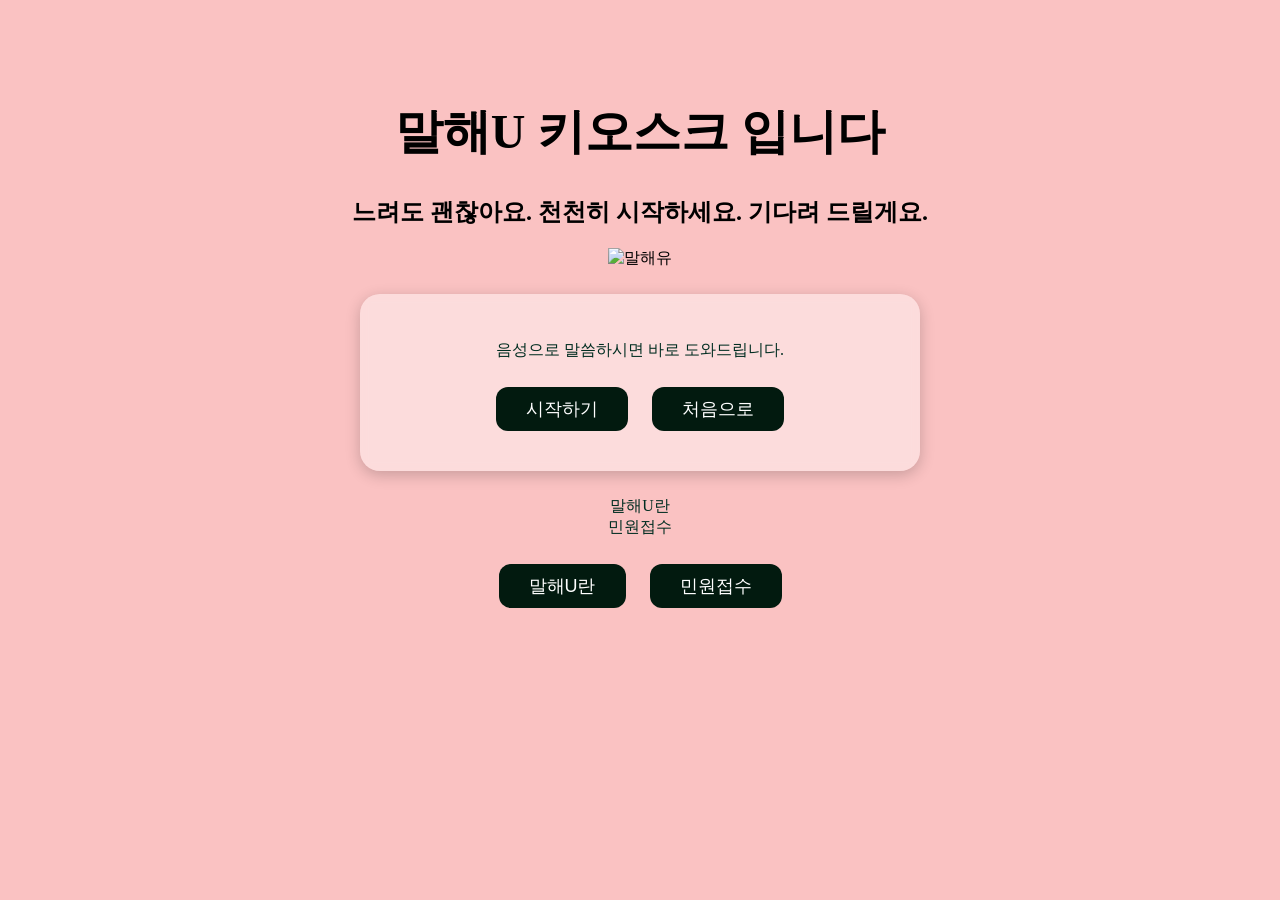
==== index.html @ 36a16687 "Update index.html" ====
<!DOCTYPE html>          <!-- 이 파일이 HTML5라고 브라우저에게 알림 -->
<html lang="ko">         <!-- 문서 전체를 감싸는 태그. lang은 언어 설정 -->
<head>
  <meta charset="UTF-8">
  <title>말해U</title>
  <link rel="stylesheet" href="style.css">
<body>                   <!-- 실제 화면에 보이는 내용 전부 여기 안에 -->

  <h1>말해U 키오스크 입니다</h1>

</body>
</html>

<h2>느려도 괜찮아요. 천천히 시작하세요. 기다려 드릴게요.</h2>

  <section id="header">
<img src="말해유.PNG" alt="말해유" style="width: 30%;">
    
<div id="kiosk-content" style="background-color: rgba(255, 255, 255, 0.432); color: white; max-width: 500px; margin: 25px auto; padding: 30px; border-radius: 20px; box-shadow: 0px 4px 15px rgba(0,0,0,0.2); text-align: center; backdrop-filter: blur(5px);">
<p id="status">음성으로 말씀하시면 바로 도와드립니다.</p>
   <section id="actions">
  <button class="main-btn" onclick="startListening()">시작하기</button>
 <button class="main-btn" onclick="reset()">처음으로</button>
</section>
</div>

  <section id="MENU">
    <ul>
      <li> 말해U란</li>
      <li> 민원접수</li>
    </ul>
    <section id="actions">
     <button class="main-btn" onclick="openComplaintGuide()">말해U란</button> 
     <button class="main-btn" onclick="openComplaintGuide()">민원접수</button> 
    </section>
    <script src="script.js"></script>
---- style.css ----
body {
  background-color: #fac2c2; /* 부드러운 분홍색 배경 */
  color: #000000;            /* 전체 기본 글자색 */
  text-align: center;        /* 텍스트 가운데 정렬 */
  padding: 60px;
}
#status, ul, li {
  color: #002D21 !important; /* 짙은 곤색으로 강제 지정 */
}

ul {
  list-style: none; /* 점 없애기 */
  padding: 0;
}
    h1 {
      font-size: 48px;            /* 제목 글자 크기 */
    }
    button {
      background-color: #021a0f;  /* 버튼 배경색 — */
      color: white;               /* 버튼 글자색 — */
      padding: 10px 30px;         /* 버튼 안쪽 여백 */
      font-size: 18px;            /* 버튼 글자 크기 */
      border: none;               /* 버튼 테두리 제거 */
      border-radius: 12px;        /* 버튼 모서리 둥글게 */
      margin: 10px;               /* 버튼 바깥 여백 */
    }
.main-btn:hover {
  background-color: #0e9271;
}
.content-container {
  display: flex;         /* 내부에 있는 것들을 가로로 나란히 줄 세우기 */
  align-items: center;   /* 그림과 글자의 높낮이 정중앙 맞추기 */
  justify-content: center; /* 화면 가운데로 모으기 */
  gap: 40px;            /* 그림과 글자 사이의 간격 띄우기 */
  max-width: 900px;      /* 본문이 너무 무한정 넓어지지 않게 제한 */
  margin: 5px auto;     /* 화면 정가운데 배치 */
  padding: 20px;
}
.content-container {
  display: flex;         /* 가로 정렬 켜기 */
  align-items: center;   /* 위아래 가운데 정렬 */
  justify-content: center; /* 좌우 가운데 정렬 */
  gap: 50px;            /* 그림과 글자 사이 간격 벌리기 */
  max-width: 1000px;
  margin: 0 auto;
}

.mascot-img {
  max-width: 400px;      /* 이미지 크기 알맞게 조절 */
  height: auto;
}

.text-box {
  text-align: left;      /* 글자는 왼쪽 정렬 */
  max-width: 450px;
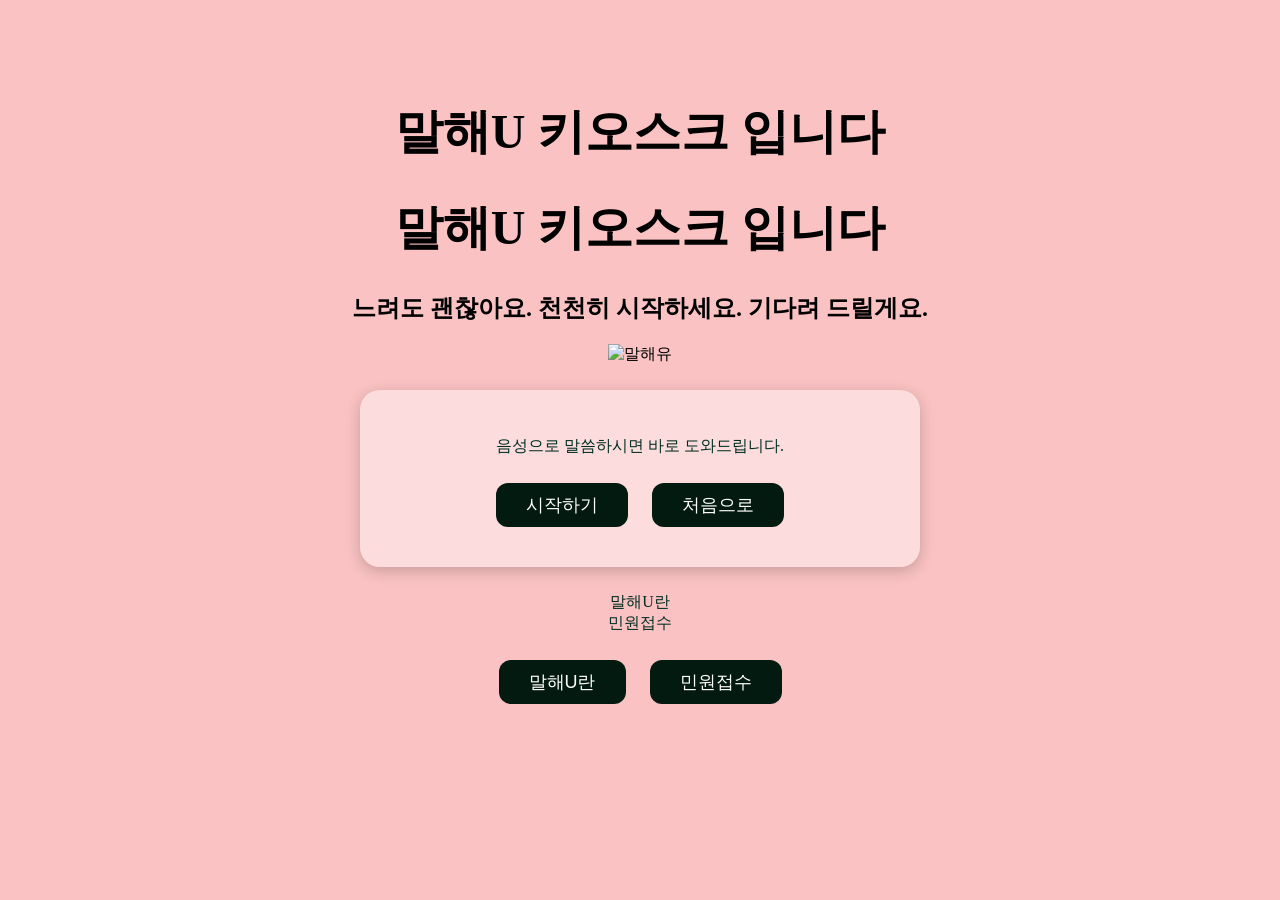
==== commit d31dc35b: "Update index.html" ====
--- a/index.html
+++ b/index.html
@@ -8,13 +8,16 @@
 
   <h1>말해U 키오스크 입니다</h1>
 
-</body>
-</html>
+<body> <div style="text-align: center;">
+    <h1>말해U 키오스크 입니다</h1>
+    <h2>느려도 괜찮아요. 천천히 시작하세요. 기다려 드릴게요.</h2>
+    
+    <section id="header">
+      <img src="말해유.png" alt="말해유" style="width: 30%;">
+    </section>
+  </div>
 
-<h2>느려도 괜찮아요. 천천히 시작하세요. 기다려 드릴게요.</h2>
-
-  <section id="header">
-<img src="말해유.PNG" alt="말해유" style="width: 30%;">
+  <div id="kiosk-content" ...>
     
 <div id="kiosk-content" style="background-color: rgba(255, 255, 255, 0.432); color: white; max-width: 500px; margin: 25px auto; padding: 30px; border-radius: 20px; box-shadow: 0px 4px 15px rgba(0,0,0,0.2); text-align: center; backdrop-filter: blur(5px);">
 <p id="status">음성으로 말씀하시면 바로 도와드립니다.</p>
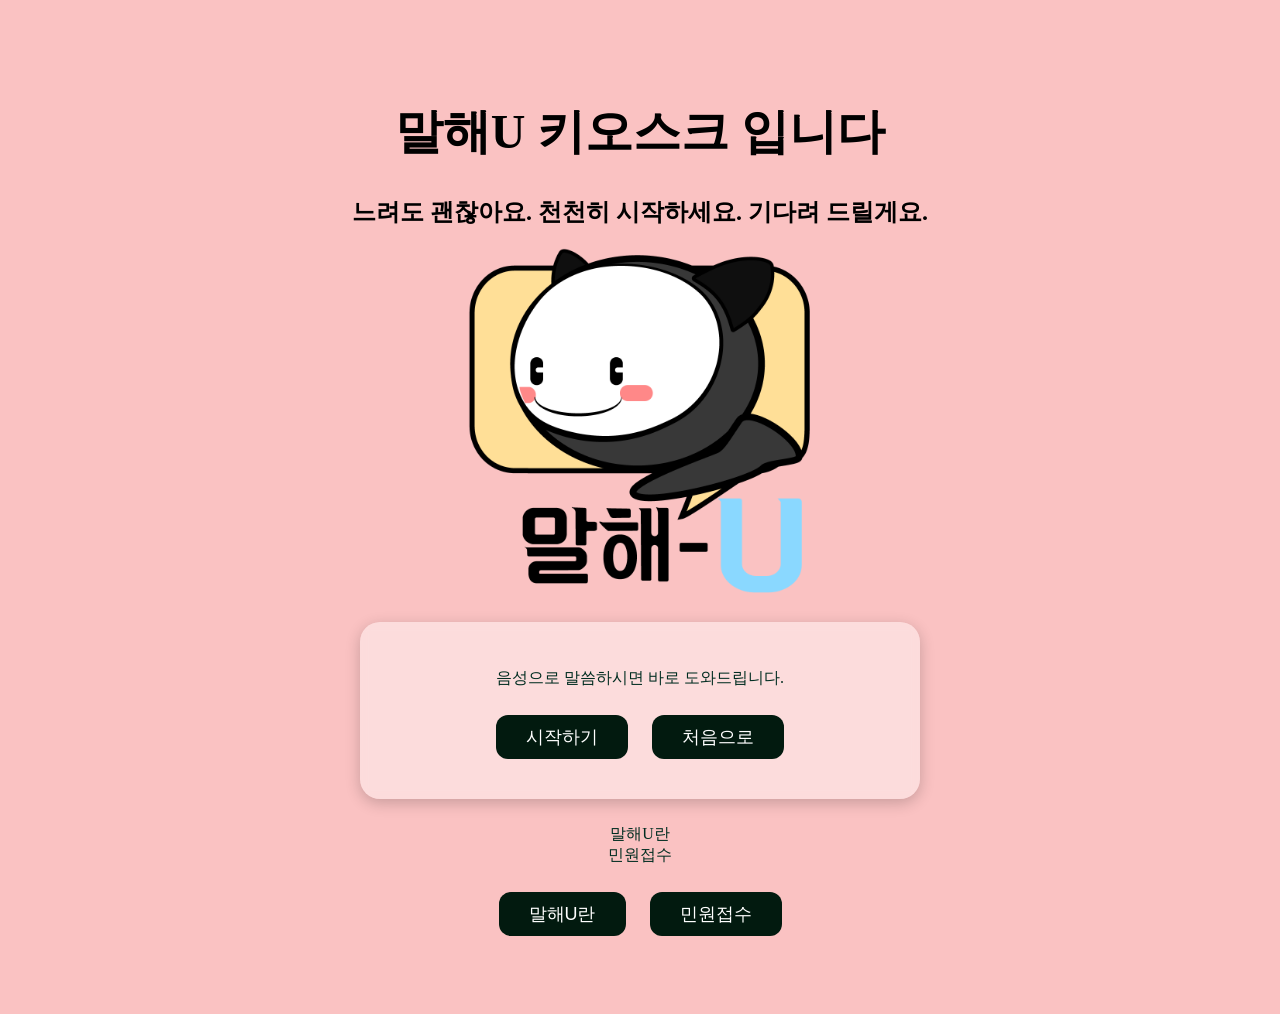
==== commit 2e5b10d6: "Update index.html" ====
--- a/index.html
+++ b/index.html
@@ -8,17 +8,14 @@
 
   <h1>말해U 키오스크 입니다</h1>
 
-<body> <div style="text-align: center;">
-    <h1>말해U 키오스크 입니다</h1>
-    <h2>느려도 괜찮아요. 천천히 시작하세요. 기다려 드릴게요.</h2>
-    
-    <section id="header">
-      <img src="말해유.png" alt="말해유" style="width: 30%;">
-    </section>
-  </div>
+</body>
+</html>
 
-  <div id="kiosk-content" ...>
-    
+<h2>느려도 괜찮아요. 천천히 시작하세요. 기다려 드릴게요.</h2>
+
+  <section id="header">
+<img src="말해유.png" alt="말해유" style="width: 30%;">
+
 <div id="kiosk-content" style="background-color: rgba(255, 255, 255, 0.432); color: white; max-width: 500px; margin: 25px auto; padding: 30px; border-radius: 20px; box-shadow: 0px 4px 15px rgba(0,0,0,0.2); text-align: center; backdrop-filter: blur(5px);">
 <p id="status">음성으로 말씀하시면 바로 도와드립니다.</p>
    <section id="actions">
@@ -37,3 +34,4 @@
      <button class="main-btn" onclick="openComplaintGuide()">민원접수</button> 
     </section>
     <script src="script.js"></script>
+
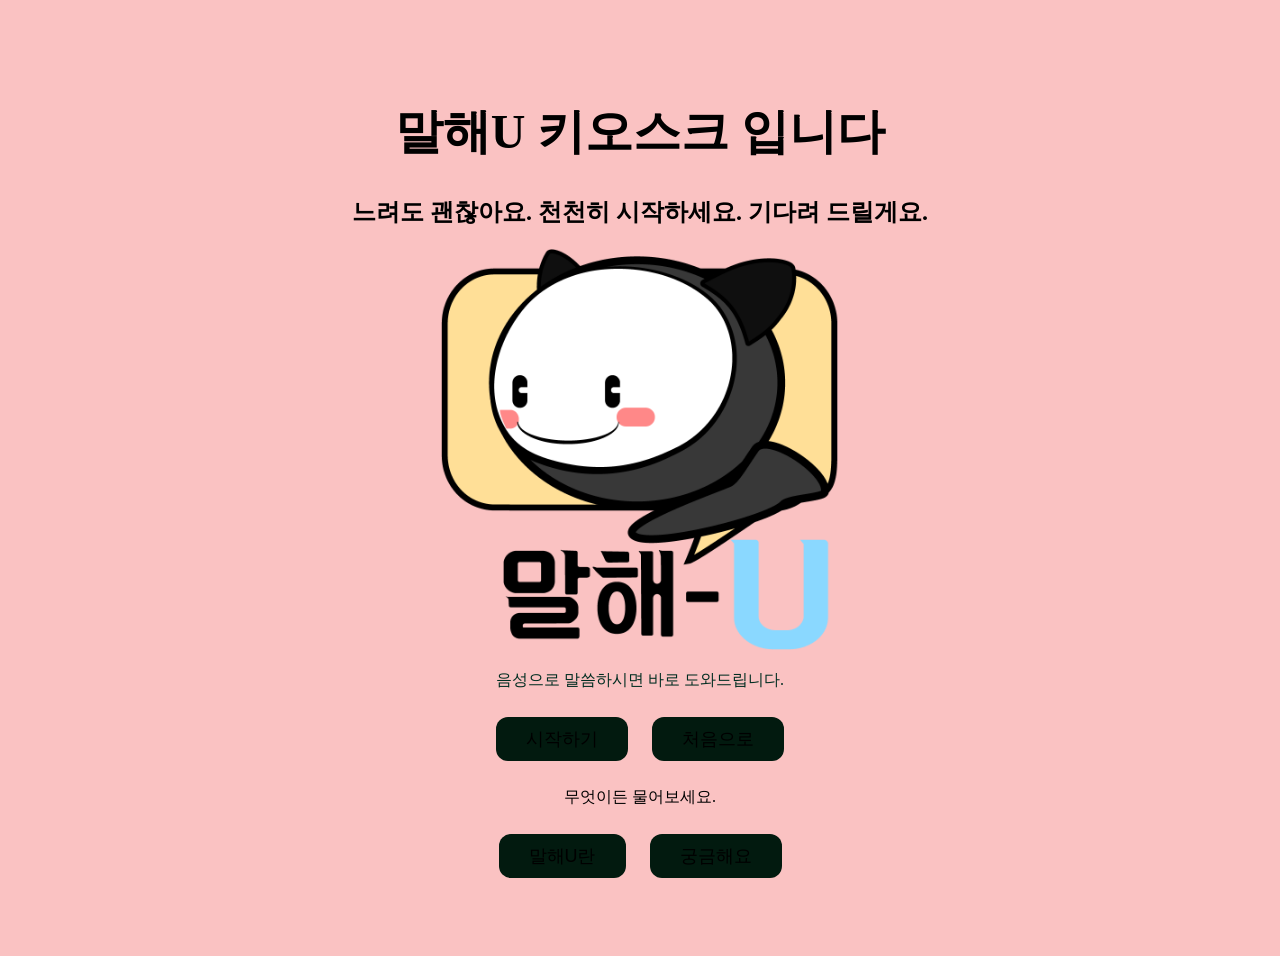
==== commit cd0b0300: "Update index.html" ====
--- a/index.html
+++ b/index.html
@@ -1,37 +1,40 @@
-<!DOCTYPE html>          <!-- 이 파일이 HTML5라고 브라우저에게 알림 -->
-<html lang="ko">         <!-- 문서 전체를 감싸는 태그. lang은 언어 설정 -->
+<!DOCTYPE html>
+<html lang="ko">
 <head>
   <meta charset="UTF-8">
   <title>말해U</title>
   <link rel="stylesheet" href="style.css">
-<body>                   <!-- 실제 화면에 보이는 내용 전부 여기 안에 -->
+</head>
+<body>
 
-  <h1>말해U 키오스크 입니다</h1>
+  <div id="screen-home">
 
+    <h1>말해U 키오스크 입니다</h1>
+    <h2>느려도 괜찮아요. 천천히 시작하세요. 기다려 드릴게요.</h2>
+
+    <div class="mascot-container">
+      <img src="말해유.png" alt="말해유" class="mascot-img">
+    </div>
+
+    <div class="main-layout-container">
+
+      <div id="kiosk-content">
+        <p id="status">음성으로 말씀하시면 바로 도와드립니다.</p>
+        <section id="actions">
+          <button class="main-btn" onclick="startListening()">시작하기</button>
+          <button class="main-btn" onclick="reset()">처음으로</button>
+        </section>
+      </div>
+<div id="kiosk-content">
+  <p>무엇이든 물어보세요.</p>
+      <section id="MENU" class="side-menu">
+        <button class="main-btn side-btn" onclick="openComplaintGuide()">말해U란</button> 
+        <button class="main-btn side-btn" onclick="openComplaintGuide()">궁금해요</button> 
+      </section>
+    </div>
+      
+
+    </div> </div> <script src="script.js"></script>
 </body>
 </html>
 
-<h2>느려도 괜찮아요. 천천히 시작하세요. 기다려 드릴게요.</h2>
-
-  <section id="header">
-<img src="말해유.png" alt="말해유" style="width: 30%;">
-
-<div id="kiosk-content" style="background-color: rgba(255, 255, 255, 0.432); color: white; max-width: 500px; margin: 25px auto; padding: 30px; border-radius: 20px; box-shadow: 0px 4px 15px rgba(0,0,0,0.2); text-align: center; backdrop-filter: blur(5px);">
-<p id="status">음성으로 말씀하시면 바로 도와드립니다.</p>
-   <section id="actions">
-  <button class="main-btn" onclick="startListening()">시작하기</button>
- <button class="main-btn" onclick="reset()">처음으로</button>
-</section>
-</div>
-
-  <section id="MENU">
-    <ul>
-      <li> 말해U란</li>
-      <li> 민원접수</li>
-    </ul>
-    <section id="actions">
-     <button class="main-btn" onclick="openComplaintGuide()">말해U란</button> 
-     <button class="main-btn" onclick="openComplaintGuide()">민원접수</button> 
-    </section>
-    <script src="script.js"></script>
-
--- a/style.css
+++ b/style.css
@@ -1,55 +1,55 @@
   body {
-  background-color: #fac2c2; /* 부드러운 분홍색 배경 */
-  color: #000000;            /* 전체 기본 글자색 */
-  text-align: center;        /* 텍스트 가운데 정렬 */
+  background-color: #fac2c2; 
+  color: #000000;            
+  text-align: center;      
   padding: 60px;
 }
 #status, ul, li {
-  color: #002D21 !important; /* 짙은 곤색으로 강제 지정 */
+  color: #002D21 !important; 
 }
 
 ul {
-  list-style: none; /* 점 없애기 */
+  list-style: none; 
   padding: 0;
 }
     h1 {
-      font-size: 48px;            /* 제목 글자 크기 */
+      font-size: 48px;            
     }
     button {
-      background-color: #021a0f;  /* 버튼 배경색 — */
-      color: white;               /* 버튼 글자색 — */
-      padding: 10px 30px;         /* 버튼 안쪽 여백 */
-      font-size: 18px;            /* 버튼 글자 크기 */
-      border: none;               /* 버튼 테두리 제거 */
-      border-radius: 12px;        /* 버튼 모서리 둥글게 */
-      margin: 10px;               /* 버튼 바깥 여백 */
+      background-color: #021a0f;  /
+      color: #ffffff;             
+      padding: 10px 30px;         
+      font-size: 18px;           
+      border: none;               
+      border-radius: 12px;       
+      margin: 10px;               
     }
 .main-btn:hover {
   background-color: #0e9271;
 }
 .content-container {
-  display: flex;         /* 내부에 있는 것들을 가로로 나란히 줄 세우기 */
-  align-items: center;   /* 그림과 글자의 높낮이 정중앙 맞추기 */
-  justify-content: center; /* 화면 가운데로 모으기 */
-  gap: 40px;            /* 그림과 글자 사이의 간격 띄우기 */
-  max-width: 900px;      /* 본문이 너무 무한정 넓어지지 않게 제한 */
-  margin: 5px auto;     /* 화면 정가운데 배치 */
+  display: flex;         
+  align-items: center;   
+  justify-content: center; 
+  gap: 40px;         
+  max-width: 900px;      
+  margin: 5px auto;    
   padding: 20px;
 }
 .content-container {
-  display: flex;         /* 가로 정렬 켜기 */
-  align-items: center;   /* 위아래 가운데 정렬 */
-  justify-content: center; /* 좌우 가운데 정렬 */
-  gap: 50px;            /* 그림과 글자 사이 간격 벌리기 */
+  display: flex;         
+  align-items: center;   
+  justify-content: center; 
+  gap: 50px;            
   max-width: 1000px;
   margin: 0 auto;
 }
 
 .mascot-img {
-  max-width: 400px;      /* 이미지 크기 알맞게 조절 */
+  max-width: 400px;      
   height: auto;
 }
 
 .text-box {
-  text-align: left;      /* 글자는 왼쪽 정렬 */
+  text-align: left;     
   max-width: 450px;
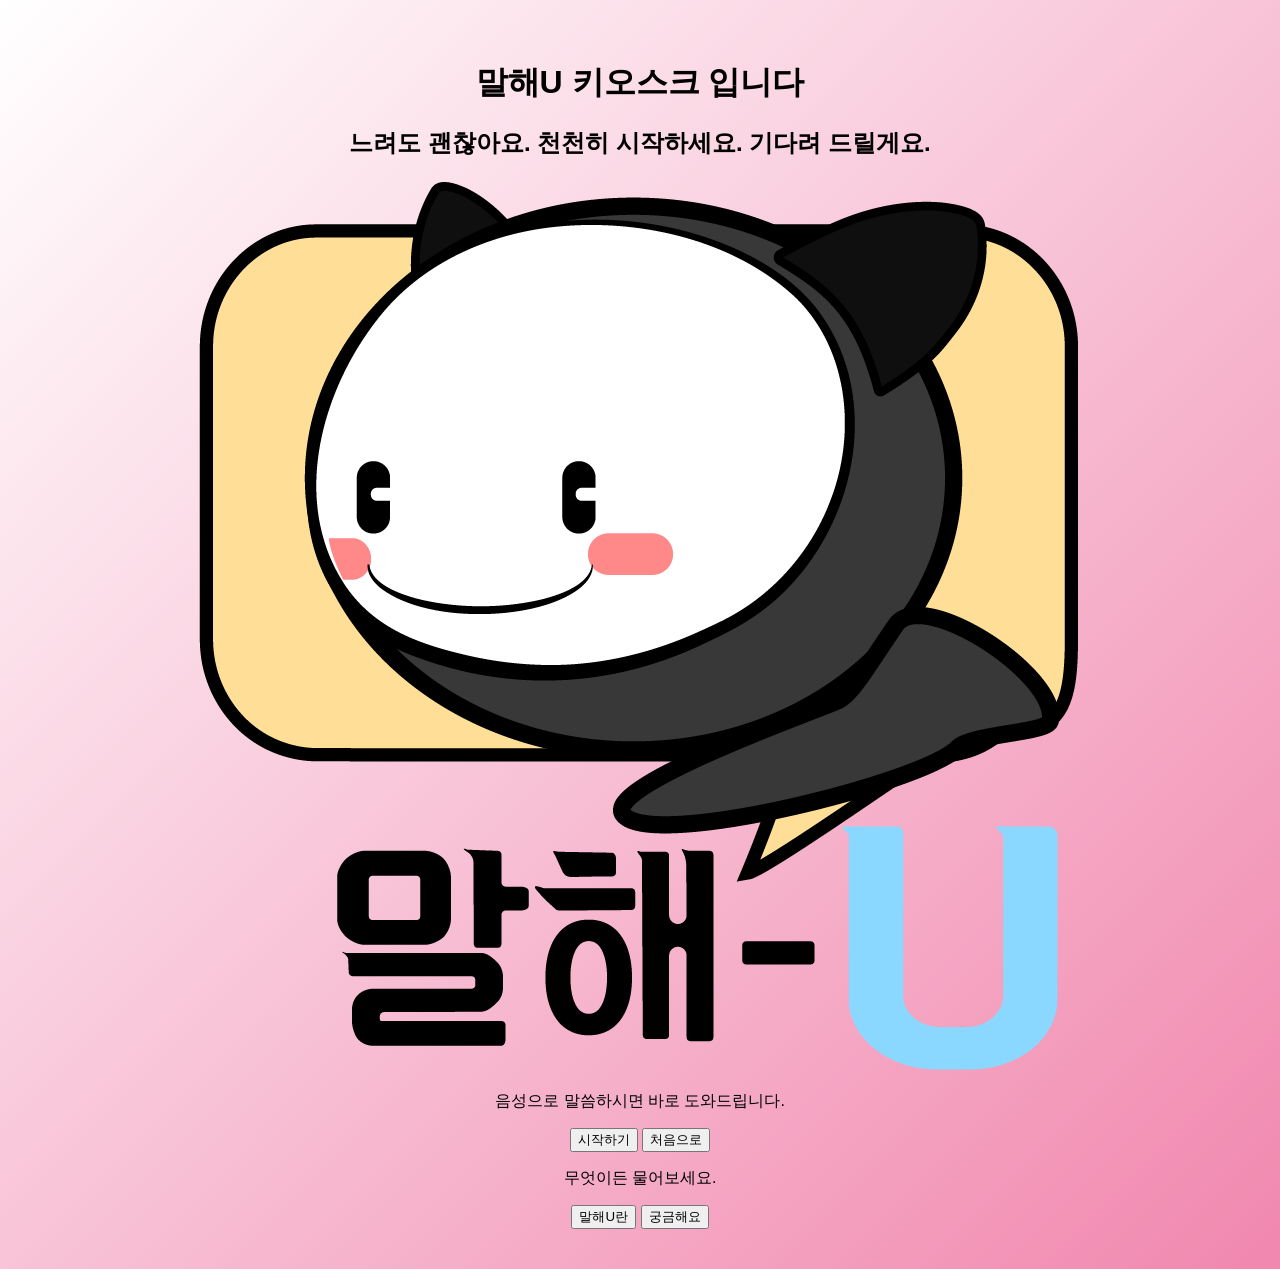
==== commit 5e23722f: "Update index.html" ====
--- a/index.html
+++ b/index.html
@@ -20,19 +20,19 @@
 
       <div id="kiosk-content">
         <p id="status">음성으로 말씀하시면 바로 도와드립니다.</p>
-        <section id="actions">
+        <div class="button-group">
           <button class="main-btn" onclick="startListening()">시작하기</button>
           <button class="main-btn" onclick="reset()">처음으로</button>
-        </section>
+        </div>
       </div>
-<div id="kiosk-content">
-  <p>무엇이든 물어보세요.</p>
+
       <section id="MENU" class="side-menu">
-        <button class="main-btn side-btn" onclick="openComplaintGuide()">말해U란</button> 
-        <button class="main-btn side-btn" onclick="openComplaintGuide()">궁금해요</button> 
+        <p class="card-text">무엇이든 물어보세요.</p>
+        <div class="button-group">
+          <button class="main-btn" onclick="openComplaintGuide()">말해U란</button> 
+          <button class="main-btn" onclick="openComplaintGuide()">궁금해요</button> 
+        </div>
       </section>
-    </div>
-      
 
     </div> </div> <script src="script.js"></script>
 </body>
--- a/style.css
+++ b/style.css
@@ -1,55 +1,113 @@
-  body {
-  background-color: #fac2c2; 
-  color: #000000;            
-  text-align: center;      
-  padding: 60px;
-}
-#status, ul, li {
-  color: #002D21 !important; 
+body {
+  margin: 0;
+  padding: 0;
+  color: #000000;
+  text-align: center;
+  font-family: sans-serif;
 }
 
-ul {
-  list-style: none; 
-  padding: 0;
-}
-    h1 {
-      font-size: 48px;            
-    }
-    button {
-      background-color: #021a0f;  /
-      color: #ffffff;             
-      padding: 10px 30px;         
-      font-size: 18px;           
-      border: none;               
-      border-radius: 12px;       
-      margin: 10px;               
-    }
-.main-btn:hover {
-  background-color: #0e9271;
-}
-.content-container {
-  display: flex;         
-  align-items: center;   
-  justify-content: center; 
-  gap: 40px;         
-  max-width: 900px;      
-  margin: 5px auto;    
-  padding: 20px;
-}
-.content-container {
-  display: flex;         
-  align-items: center;   
-  justify-content: center; 
-  gap: 50px;            
-  max-width: 1000px;
-  margin: 0 auto;
+#screen-home {
+  background: linear-gradient(135deg, #ffffff 0%, #f187ae 100%) !important;
+  width: 100%;
+  min-height: 100vh;
+  padding: 40px 20px;
+  box-sizing: border-box;
 }
 
-.mascot-img {
-  max-width: 400px;      
-  height: auto;
+@keyframes fadeIn {
+  from { opacity: 0; }
+  to { opacity: 1; }
+
+h1 {
+  font-size: calc(24px + 1.5vw);
+  margin-bottom: 10px;
+  animation: fadeIn 1.5s ease-in-out;
+}
+h2 {
+  font-size: calc(14px + 0.5vw);
+  margin-bottom: 30px;
 }
 
-.text-box {
-  text-align: left;     
-  max-width: 450px;
+@keyframes slideUp {
+  from { transform: translateY(30px); opacity: 0; }
+  to { transform: translateY(0); opacity: 1; }
+
+.main-layout-container {
+  display: flex; 
+  flex-direction: row;    
+  justify-content: center; 
+  align-items: stretch;      
+  gap: 25px;
+  max-width: 900px;
+  margin: 0 auto;
+  animation: slideUp 1s ease-out;
+}
+
+#kiosk-content, .side-menu {
+  background-color: rgba(255, 255, 255, 0.5);
+  padding: 30px 20px;
+  border-radius: 20px;     
+  box-shadow: 0px 8px 20px rgba(0, 0, 0, 0.1); 
+  backdrop-filter: blur(5px);
+  box-sizing: border-box;
+  flex: 1;              
+  min-width: 280px;
+  display: flex;
+  flex-direction: column;  
+  justify-content: center;
+  align-items: center;
+}
+
+#status, .card-text {
+  color: #002D21 !important;
+  font-size: 16px;
+  margin: 0 0 20px 0;
+
+.button-group {
+  display: flex;
+  gap: 10px;
+  justify-content: center;
+  width: 100%;
+}
+
+button {
+  background-color: #021a0f;  
+  color: white;               
+  padding: 12px 20px;         
+  font-size: 16px;            
+  border: none;               
+  border-radius: 50px; 
+  cursor: pointer;
+  flex: 1;             
+  max-width: 140px;
+  transition: all 0.3s ease;
+}
+
+button:hover {
+  background-color: #00aaff; 
+  transform: translateY(-5px) scale(1.05);
+  box-shadow: 0px 5px 15px rgba(0, 170, 255, 0.4);
+}
+
+button:nth-child(2) {
+  opacity: 0.75;
+}
+button:nth-child(2):hover {
+  opacity: 1;
+}
+
+button:active {
+  transform: translateY(-1px) scale(0.98);
+}
+
+@media (max-width: 768px) {
+  .main-layout-container {
+    flex-direction: column;
+    align-items: center;
+  }
+  #kiosk-content, .side-menu {
+    width: 100%;
+    max-width: 450px;
+  }
+}
+  
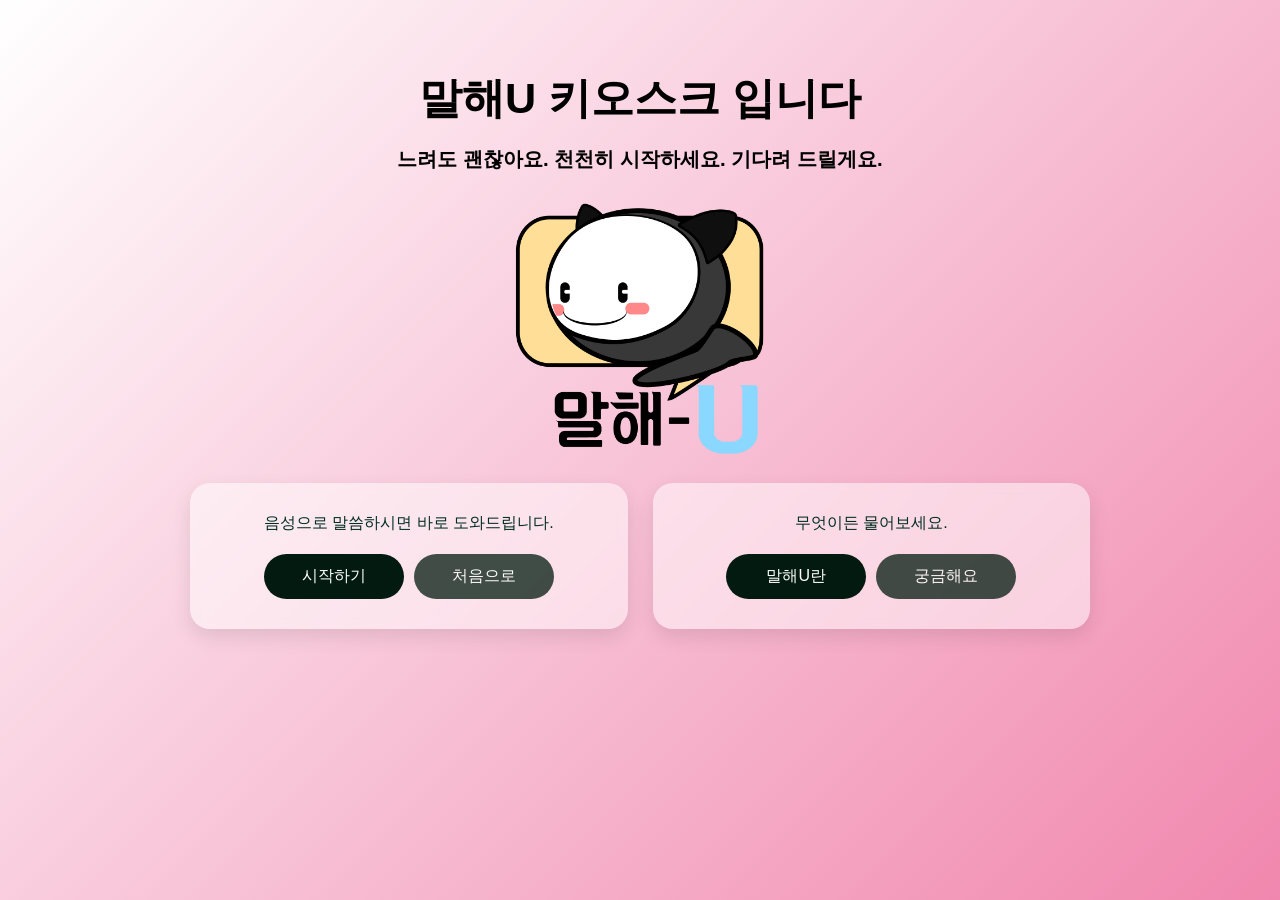
==== commit 8e017f60: "Update index.html" ====
--- a/index.html
+++ b/index.html
@@ -37,4 +37,3 @@
     </div> </div> <script src="script.js"></script>
 </body>
 </html>
-
--- a/style.css
+++ b/style.css
@@ -17,6 +17,7 @@
 @keyframes fadeIn {
   from { opacity: 0; }
   to { opacity: 1; }
+}
 
 h1 {
   font-size: calc(24px + 1.5vw);
@@ -28,15 +29,25 @@
   margin-bottom: 30px;
 }
 
+.mascot-container {
+  margin-bottom: 25px;
+}
+
+.mascot-img {
+  width: 250px;   
+  height: auto;  
+}
+
 @keyframes slideUp {
   from { transform: translateY(30px); opacity: 0; }
   to { transform: translateY(0); opacity: 1; }
+}
 
 .main-layout-container {
   display: flex; 
-  flex-direction: row;    
+  flex-direction: row;     
   justify-content: center; 
-  align-items: stretch;      
+  align-items: stretch;  
   gap: 25px;
   max-width: 900px;
   margin: 0 auto;
@@ -44,16 +55,16 @@
 }
 
 #kiosk-content, .side-menu {
-  background-color: rgba(255, 255, 255, 0.5);
+  background-color: rgba(255, 255, 255, 0.5) !important; 
   padding: 30px 20px;
   border-radius: 20px;     
   box-shadow: 0px 8px 20px rgba(0, 0, 0, 0.1); 
   backdrop-filter: blur(5px);
   box-sizing: border-box;
-  flex: 1;              
+  flex: 1;
   min-width: 280px;
   display: flex;
-  flex-direction: column;  
+  flex-direction: column; 
   justify-content: center;
   align-items: center;
 }
@@ -62,6 +73,7 @@
   color: #002D21 !important;
   font-size: 16px;
   margin: 0 0 20px 0;
+}
 
 .button-group {
   display: flex;
@@ -76,16 +88,18 @@
   padding: 12px 20px;         
   font-size: 16px;            
   border: none;               
-  border-radius: 50px; 
+  border-radius: 50px;   
   cursor: pointer;
-  flex: 1;             
+  flex: 1;           
   max-width: 140px;
-  transition: all 0.3s ease;
+  
+  transition: all 0.3s ease; 
 }
+
 
 button:hover {
   background-color: #00aaff; 
-  transform: translateY(-5px) scale(1.05);
+  transform: translateY(-5px) scale(1.05); 
   box-shadow: 0px 5px 15px rgba(0, 170, 255, 0.4);
 }
 
@@ -110,4 +124,3 @@
     max-width: 450px;
   }
 }
-  
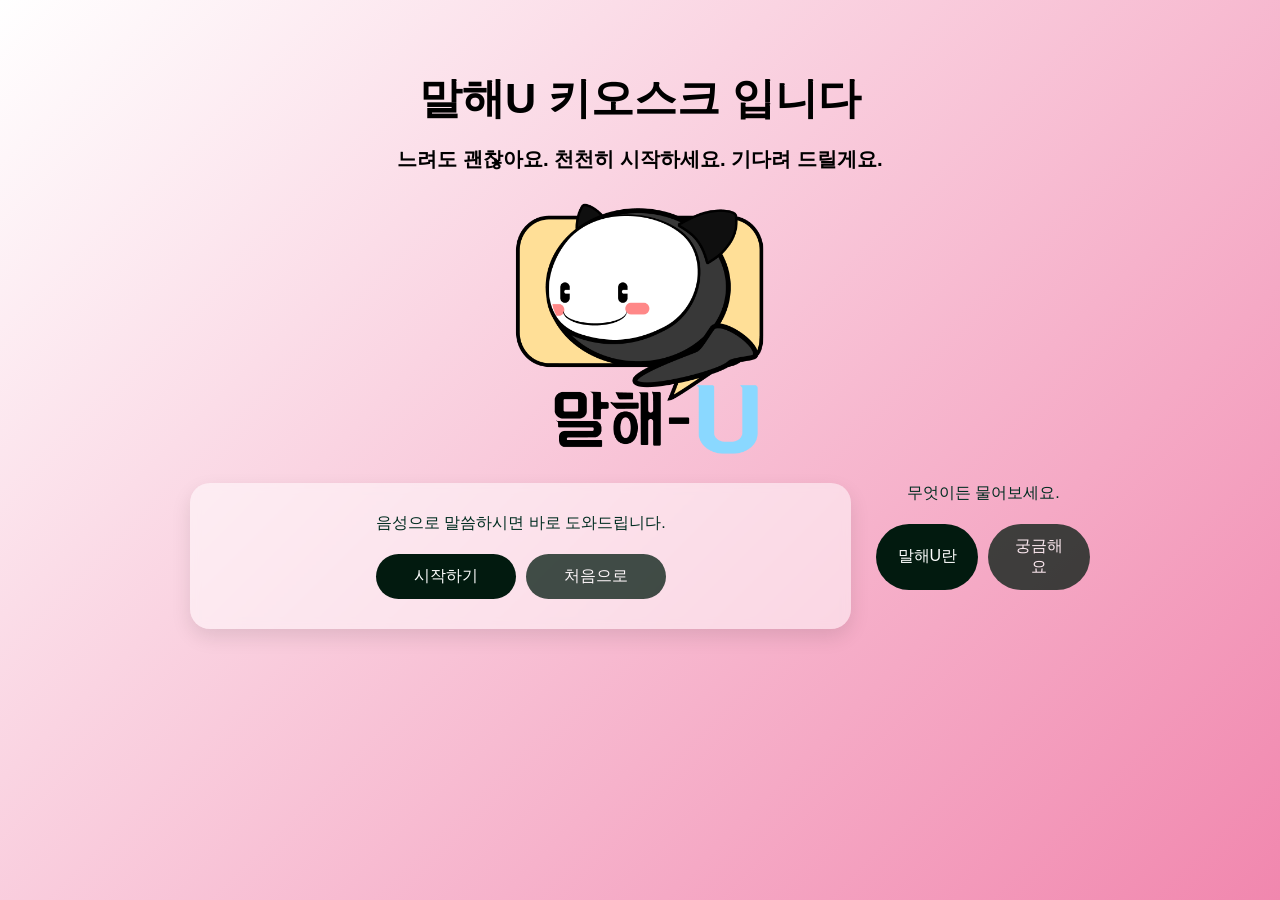
==== commit 8c4258f1: "Update index.html" ====
--- a/index.html
+++ b/index.html
@@ -18,21 +18,21 @@
 
     <div class="main-layout-container">
 
-      <div id="kiosk-content">
-        <p id="status">음성으로 말씀하시면 바로 도와드립니다.</p>
+      <div id="kiosk-content" class="card-box">
+        <p id="status" class="card-text">음성으로 말씀하시면 바로 도와드립니다.</p>
         <div class="button-group">
           <button class="main-btn" onclick="startListening()">시작하기</button>
           <button class="main-btn" onclick="reset()">처음으로</button>
         </div>
       </div>
 
-      <section id="MENU" class="side-menu">
+      <div id="MENU" class="card-box">
         <p class="card-text">무엇이든 물어보세요.</p>
         <div class="button-group">
           <button class="main-btn" onclick="openComplaintGuide()">말해U란</button> 
-          <button class="main-btn" onclick="openComplaintGuide()">궁금해요</button> 
+          <button class="main-btn" onclick="openGuide2()">궁금해요</button> 
         </div>
-      </section>
+      </div>
 
     </div> </div> <script src="script.js"></script>
 </body>
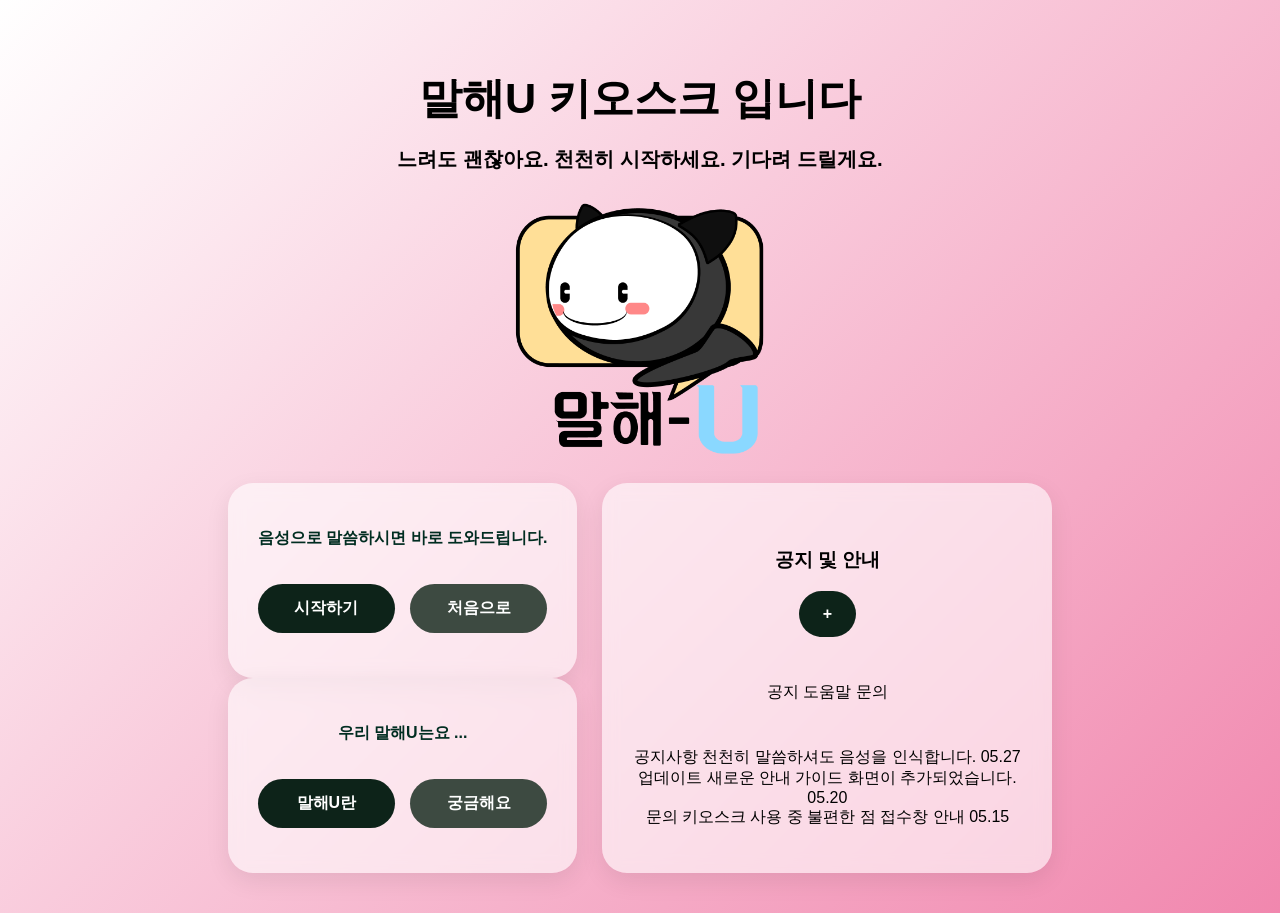
==== commit 8f3130b9: "Update index.html" ====
--- a/index.html
+++ b/index.html
@@ -18,22 +18,57 @@
 
     <div class="main-layout-container">
 
-      <div id="kiosk-content" class="card-box">
-        <p id="status" class="card-text">음성으로 말씀하시면 바로 도와드립니다.</p>
-        <div class="button-group">
-          <button class="main-btn" onclick="startListening()">시작하기</button>
-          <button class="main-btn" onclick="reset()">처음으로</button>
+      <div class="left-column">
+        
+        <div id="kiosk-content" class="card-box">
+          <p id="status" class="card-text">음성으로 말씀하시면 바로 도와드립니다.</p>
+          <div class="button-group">
+            <button class="main-btn" onclick="startListening()">시작하기</button>
+            <button class="main-btn" onclick="reset()">처음으로</button>
+          </div>
         </div>
-      </div>
 
-      <div id="MENU" class="card-box">
-        <p class="card-text">무엇이든 물어보세요.</p>
-        <div class="button-group">
-          <button class="main-btn" onclick="openComplaintGuide()">말해U란</button> 
-          <button class="main-btn" onclick="openGuide2()">궁금해요</button> 
+        <div id="kiosk-info" class="card-box">
+          <p class="card-text">우리 말해U는요 ...</p>
+          <div class="button-group">
+            <button class="main-btn" onclick="openComplaintGuide()">말해U란</button> 
+            <button class="main-btn" onclick="openGuide2()">궁금해요</button> 
+          </div>
         </div>
-      </div>
 
-    </div> </div> <script src="script.js"></script>
+      </div> <div id="MENU" class="card-box board-box">
+        
+        <div class="board-header">
+          <h3>공지 및 안내</h3>
+          <button class="more-btn">+</button>
+        </div>
+
+        <div class="board-tabs">
+          <span class="tab-item active">공지</span>
+          <span class="tab-item">도움말</span>
+          <span class="tab-item">문의</span>
+        </div>
+
+        <div class="board-list">
+          
+          <div class="list-item" onclick="openGuide3()">
+            <span class="badge">공지사항</span>
+            <span class="item-title">천천히 말씀하셔도 음성을 인식합니다.</span>
+            <span class="item-date">05.27</span>
+          </div>
+          
+          <div class="list-item" onclick="openGuide4()">
+            <span class="badge">업데이트</span>
+            <span class="item-title">새로운 안내 가이드 화면이 추가되었습니다.</span>
+            <span class="item-date">05.20</span>
+          </div>
+          
+          <div class="list-item" onclick="openGuide5()">
+            <span class="badge">문의</span>
+            <span class="item-title">키오스크 사용 중 불편한 점 접수창 안내</span>
+            <span class="item-date">05.15</span>
+          </div>
+          
+        </div> </div> </div> </div> <script src="script.js"></script>
 </body>
 </html>
--- a/style.css
+++ b/style.css
@@ -43,83 +43,92 @@
   to { transform: translateY(0); opacity: 1; }
 }
 
+/* 두 박스를 정렬하는 틀 */
 .main-layout-container {
   display: flex; 
   flex-direction: row;     
   justify-content: center; 
-  align-items: stretch;  
+  align-items: stretch;     
   gap: 25px;
-  max-width: 900px;
+  max-width: 950px;    
   margin: 0 auto;
   animation: slideUp 1s ease-out;
 }
 
-#kiosk-content, .side-menu {
-  background-color: rgba(255, 255, 255, 0.5) !important; 
-  padding: 30px 20px;
-  border-radius: 20px;     
-  box-shadow: 0px 8px 20px rgba(0, 0, 0, 0.1); 
-  backdrop-filter: blur(5px);
+/* ★ 무조건 나오는 흰색 투명 박스 핵심 설정 ★ */
+.card-box {
+  background-color: rgba(255, 255, 255, 0.6) !important; /* 투명도 0.6으로 박스 감도 up! */
+  padding: 45px 30px;        
+  border-radius: 25px;       
+  box-shadow: 0px 8px 25px rgba(0, 0, 0, 0.08); 
+  backdrop-filter: blur(8px) !important; /* 반투명 흐림 효과 강제 활성화 */
+  -webkit-backdrop-filter: blur(8px);    /* 아이폰/사파리 브라우저 지원 */
   box-sizing: border-box;
-  flex: 1;
-  min-width: 280px;
+  
+  flex: 1;                   
+  width: 100%;               
+  max-width: 450px;          
+  
   display: flex;
-  flex-direction: column; 
-  justify-content: center;
+  flex-direction: column;  
+  justify-content: space-between; 
   align-items: center;
 }
 
-#status, .card-text {
+.card-text {
   color: #002D21 !important;
-  font-size: 16px;
-  margin: 0 0 20px 0;
+  font-size: 16px;          
+  font-weight: bold;
+  margin: 0 0 35px 0;        
+  word-break: keep-all;     
 }
 
 .button-group {
   display: flex;
-  gap: 10px;
+  gap: 15px;
   justify-content: center;
   width: 100%;
 }
 
+/* 알약 버튼 스타일 */
 button {
-  background-color: #021a0f;  
-  color: white;               
-  padding: 12px 20px;         
+  background-color: #0d2319 !important; 
+  color: white !important;               
+  padding: 14px 24px;         
   font-size: 16px;            
-  border: none;               
-  border-radius: 50px;   
+  font-weight: bold;
+  border: none !important;               
+  border-radius: 50px !important;       
   cursor: pointer;
-  flex: 1;           
+  
+  flex: 1;                   
   max-width: 140px;
-  
+  box-sizing: border-box;
   transition: all 0.3s ease; 
 }
 
-
 button:hover {
-  background-color: #00aaff; 
-  transform: translateY(-5px) scale(1.05); 
-  box-shadow: 0px 5px 15px rgba(0, 170, 255, 0.4);
+  background-color: #00aaff !important;  
+  transform: translateY(-4px) scale(1.03);
+  box-shadow: 0px 6px 15px rgba(0, 170, 255, 0.35);
 }
 
-button:nth-child(2) {
-  opacity: 0.75;
-}
-button:nth-child(2):hover {
-  opacity: 1;
+/* 두 번째 보조 버튼 색상 (처음으로, 궁금해요) */
+.button-group button:nth-child(2) {
+  background-color: #3d4a41 !important; 
 }
 
 button:active {
   transform: translateY(-1px) scale(0.98);
 }
 
+/* 모바일 반응형 */
 @media (max-width: 768px) {
   .main-layout-container {
     flex-direction: column;
     align-items: center;
   }
-  #kiosk-content, .side-menu {
+  .card-box {
     width: 100%;
     max-width: 450px;
   }
